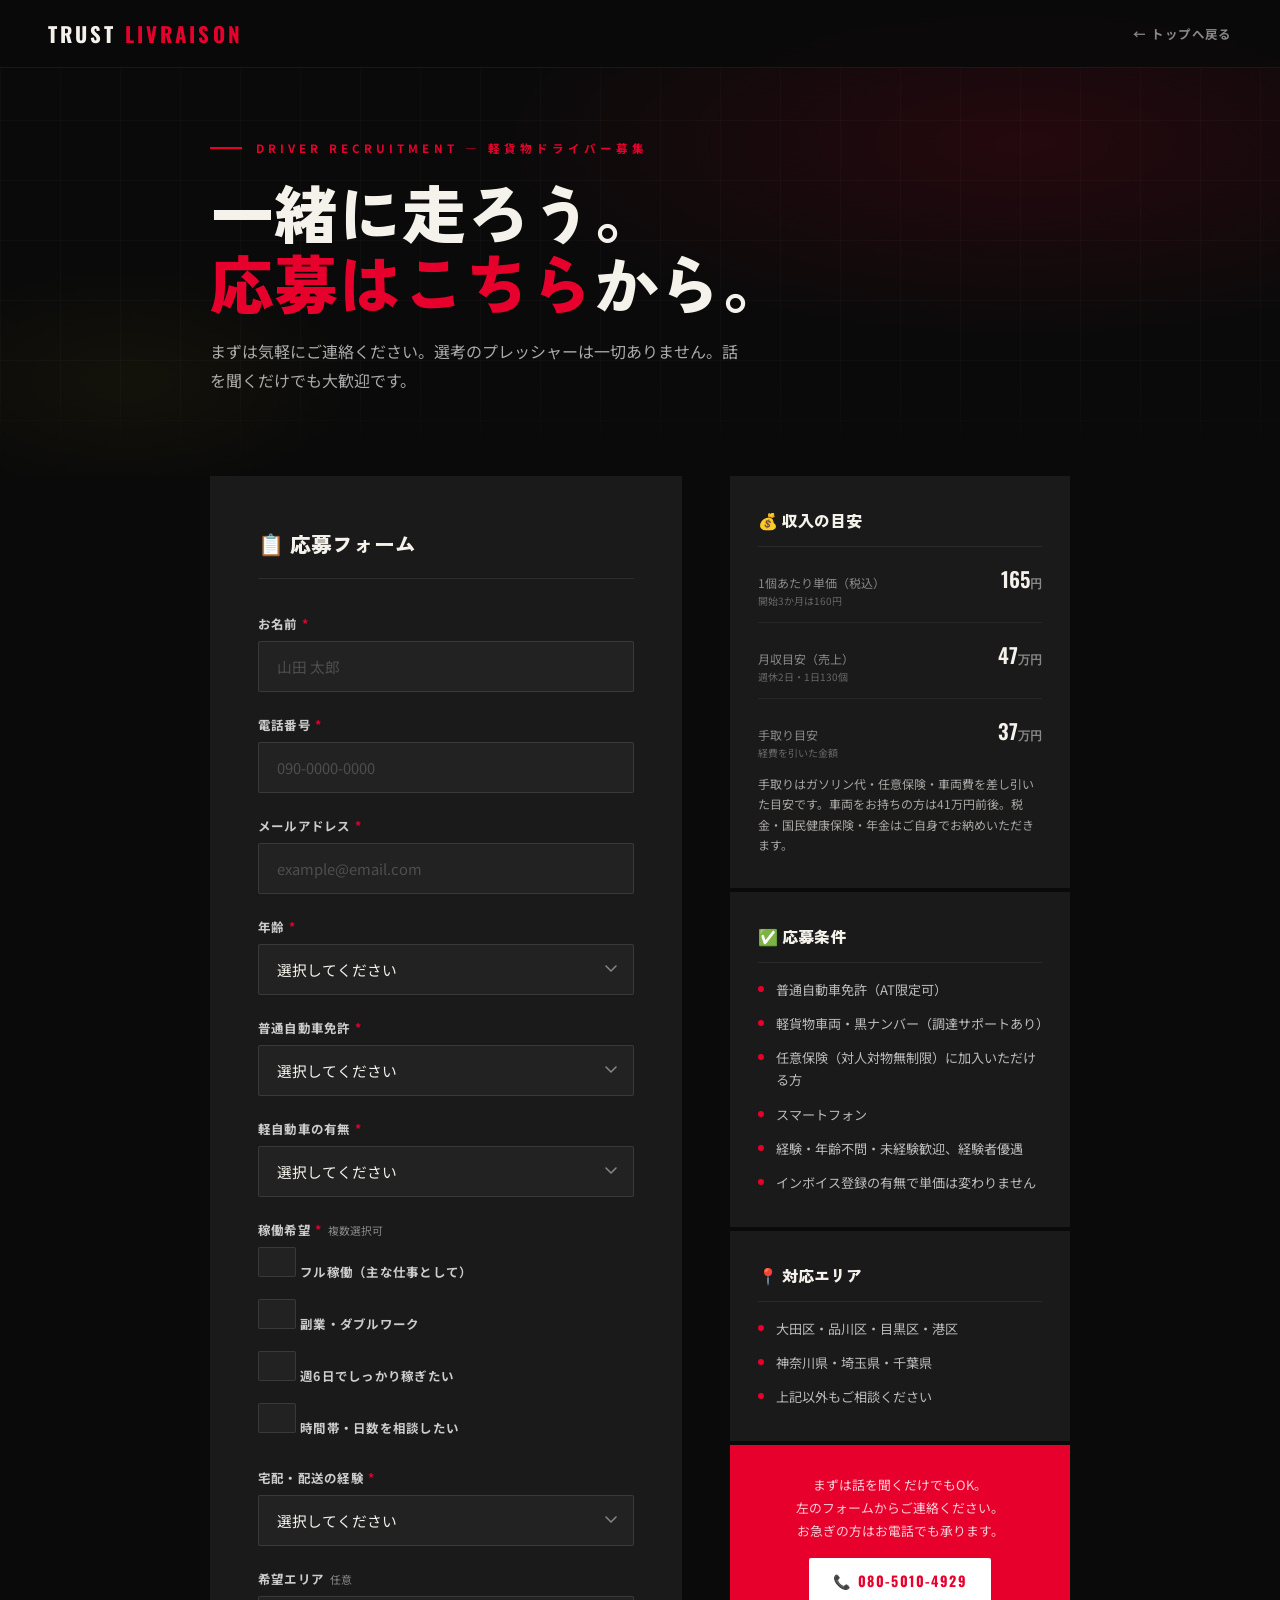
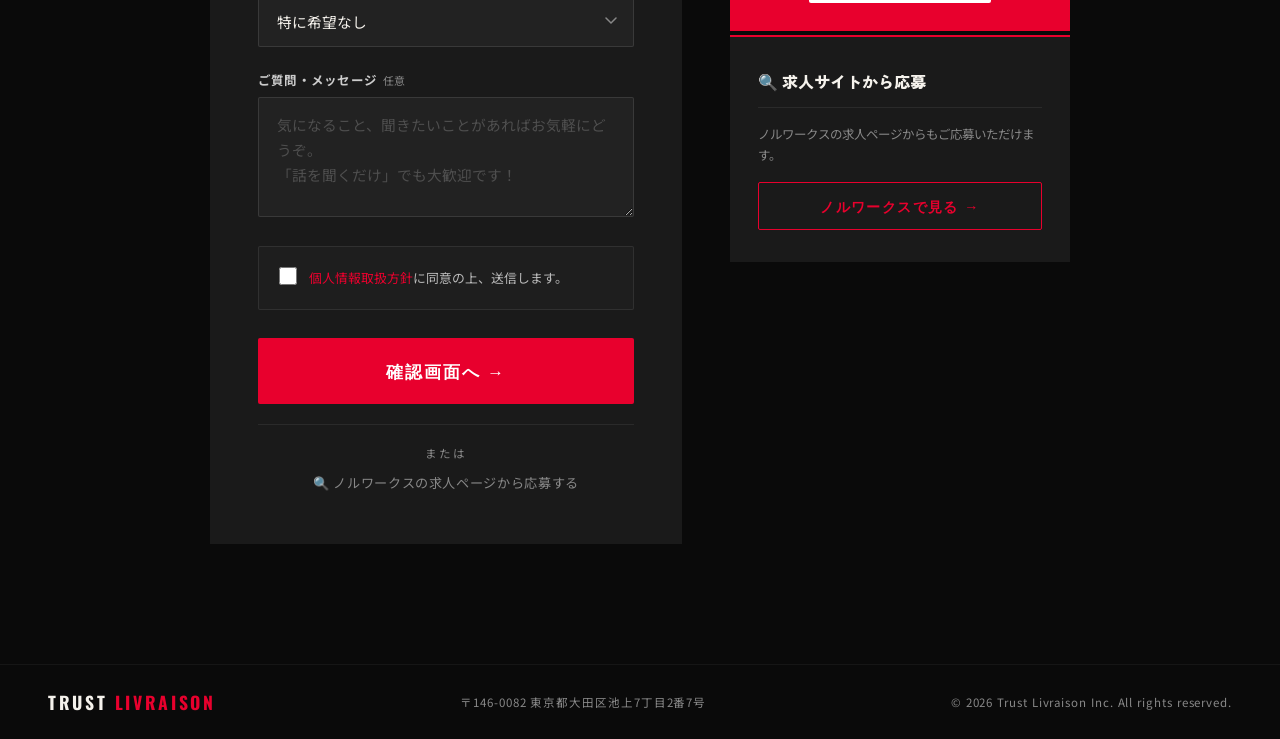
==== apply.html @ f26f97f7 "初回コミット: 採用サイト一式" ====
<!DOCTYPE html>
<html lang="ja">
<head>
<meta charset="UTF-8">
<meta name="viewport" content="width=device-width, initial-scale=1.0">
<title>ドライバー応募フォーム | Trust Livraison</title>
<!-- Google tag (gtag.js) -->
<script async src="https://www.googletagmanager.com/gtag/js?id=G-0D92F62WRW"></script>
<script>
  window.dataLayer = window.dataLayer || [];
  function gtag(){dataLayer.push(arguments);}
  gtag('js', new Date());
  gtag('config', 'G-0D92F62WRW');
</script>
<link href="https://fonts.googleapis.com/css2?family=Zen+Kaku+Gothic+New:wght@400;700;900&family=Oswald:wght@400;600;700&family=Noto+Sans+JP:wght@300;400;700;900&display=swap" rel="stylesheet">
<link rel="stylesheet" href="style.css">
</head>
<body>

<nav>
  <a href="/" class="logo">TRUST <span>LIVRAISON</span></a>
  <a href="/" class="nav-back">← トップへ戻る</a>
</nav>

<!-- HERO -->
<div class="apply-hero">
  <div class="apply-hero-grid"></div>
  <div class="apply-hero-inner">
    <div class="hero-eyebrow">Driver Recruitment — 軽貨物ドライバー募集</div>
    <h1>一緒に走ろう。<br><span>応募はこちら</span>から。</h1>
    <p>まずは気軽にご連絡ください。選考のプレッシャーは一切ありません。話を聞くだけでも大歓迎です。</p>
  </div>
</div>

<!-- FORM BODY -->
<div class="apply-body">
  <div class="apply-inner">

    <!-- フォーム -->
    <div class="form-card">
      <h2>📋 応募フォーム</h2>

      <form id="applyForm" method="post" action="/freecgi/FormMail/index.cgi" accept-charset="EUC-JP">

        <!-- CGI システム設定 -->
        <input type="hidden" name="_profile_" value="Contact">
        <input type="hidden" name="_css_url_" value="/FormMail/Contact/default.css">

        <!-- CGI フィールド定義 -->
        <input type="hidden" name="_label_" value="name:お名前:required">
        <input type="hidden" name="_label_" value="tel:電話番号:required">
        <input type="hidden" name="_label_" value="email:メールアドレス:required">
        <input type="hidden" name="_label_" value="comment:応募内容詳細">

        <!-- 確認画面の設定 -->
        <input type="hidden" name="_conf_enable_" value="1">
        <input type="hidden" name="_conf_title_" value="応募内容の確認">
        <input type="hidden" name="_conf_msg_head_" value="下記の内容で送信します。">
		<input type="hidden" name="_conf_msg_foot_" value="内容をご確認の上、「送信する」ボタンを押してください。修正する場合はブラウザの戻るボタンでお戻りください。入力内容は保持されます。">
        <input type="hidden" name="_conf_submit_" value="送信する">

        <!-- 完了画面の設定 -->
        <input type="hidden" name="_comp_title_" value="応募受付完了">
        <input type="hidden" name="_comp_msg_head_" value="応募を受け付けました。">
        <input type="hidden" name="_comp_msg_foot_" value="24時間以内に代表よりお電話いたします。080-5010-4929 からおかけしますので、お待ちください。">
        <input type="hidden" name="_comp_return_text_" value="採用サイトへ戻る">
        <input type="hidden" name="_comp_return_url_" value="/">

        <!-- お名前 -->
        <div class="form-group" id="group-name">
          <label>お名前<span class="required">*</span></label>
          <input type="text" name="name" placeholder="山田 太郎" autocomplete="name">
          <div class="field-error">お名前を入力してください</div>
        </div>

        <!-- 電話番号 -->
        <div class="form-group" id="group-tel">
          <label>電話番号<span class="required">*</span></label>
          <input type="tel" name="tel" placeholder="090-0000-0000" autocomplete="tel">
          <div class="field-error">電話番号を入力してください</div>
        </div>

        <!-- メールアドレス -->
        <div class="form-group" id="group-email">
          <label>メールアドレス<span class="required">*</span></label>
          <input type="email" name="email" placeholder="example@email.com" autocomplete="email">
          <div class="field-error">正しいメールアドレスを入力してください</div>
        </div>

        <!-- 年齢 -->
        <div class="form-group" id="group-age">
          <label>年齢<span class="required">*</span></label>
          <select name="age" id="ageSelect">
            <option value="" disabled selected>選択してください</option>
            <option>18〜19歳</option>
            <option>20代</option>
            <option>30代</option>
            <option>40代</option>
            <option>50代以上</option>
          </select>
          <div class="field-error">年齢を選択してください</div>
        </div>

        <!-- 運転免許 -->
        <div class="form-group" id="group-license">
          <label>普通自動車免許<span class="required">*</span></label>
          <select name="license" id="licenseSelect">
            <option value="" disabled selected>選択してください</option>
            <option>あり（AT限定なし）</option>
            <option>あり（AT限定）</option>
            <option>なし（取得予定あり）</option>
            <option>なし（未定）</option>
          </select>
          <div class="field-error">免許の有無を選択してください</div>
        </div>

        <!-- 軽自動車 -->
        <div class="form-group" id="group-car">
          <label>軽自動車の有無<span class="required">*</span></label>
          <select name="car" id="carSelect">
            <option value="" disabled selected>選択してください</option>
            <option>あり</option>
            <option>なし（調達予定あり）</option>
            <option>なし（相談したい）</option>
          </select>
          <div class="field-error">選択してください</div>
        </div>

        <!-- 稼働希望 -->
        <div class="form-group">
          <label>稼働希望<span class="required">*</span><span class="optional">複数選択可</span></label>
          <div class="checkbox-group">
            <label class="checkbox-label">
              <input type="checkbox" class="workStyle" value="フル稼働（主な仕事として）"> フル稼働（主な仕事として）
            </label>
            <label class="checkbox-label">
              <input type="checkbox" class="workStyle" value="副業・ダブルワーク"> 副業・ダブルワーク
            </label>
            <label class="checkbox-label">
              <input type="checkbox" class="workStyle" value="週6日でしっかり稼ぎたい"> 週6日でしっかり稼ぎたい
            </label>
            <label class="checkbox-label">
              <input type="checkbox" class="workStyle" value="時間帯・日数を相談したい"> 時間帯・日数を相談したい
            </label>
          </div>
        </div>

        <!-- 経験 -->
        <div class="form-group">
          <label>宅配・配送の経験<span class="required">*</span></label>
          <select name="experience" id="experienceSelect">
            <option value="" disabled selected>選択してください</option>
            <option>未経験</option>
            <option>あり（1年未満）</option>
            <option>あり（1〜3年）</option>
            <option>あり（3年以上）</option>
          </select>
        </div>

        <!-- 希望エリア -->
        <div class="form-group">
          <label>希望エリア<span class="optional">任意</span></label>
          <select name="area" id="areaSelect">
            <option value="特に希望なし" selected>特に希望なし</option>
            <option>大田区</option>
            <option>品川区</option>
            <option>目黒区</option>
            <option>港区</option>
            <option>神奈川県</option>
            <option>埼玉県</option>
            <option>千葉県</option>
            <option>その他・相談したい</option>
          </select>
        </div>

        <!-- ご質問・メッセージ（任意） -->
        <div class="form-group">
          <label>ご質問・メッセージ<span class="optional">任意</span></label>
          <textarea name="freecomment" id="freecomment" placeholder="気になること、聞きたいことがあればお気軽にどうぞ。&#10;「話を聞くだけ」でも大歓迎です！"></textarea>
        </div>

        <!-- CGIに渡す集約フィールド（JS で自動生成） -->
        <input type="hidden" name="comment" id="commentField">

        <!-- 個人情報同意 -->
        <div class="agree-box">
          <label class="checkbox-label" id="group-agree">
            <input type="checkbox" id="agreeCheck">
            <span><a href="/#policies" target="_blank">個人情報取扱方針</a>に同意の上、送信します。</span>
          </label>
          <div class="field-error" id="agreeError" style="margin-top:8px;">同意が必要です</div>
        </div>

        <button type="submit" class="btn-submit" id="submitBtn">
          確認画面へ →
        </button>

        <div class="form-alt-apply">
          <span>または</span>
          <a href="https://noru-works.jp/tokyo/ota-ku/detail-27121" target="_blank">
            🔍 ノルワークスの求人ページから応募する
          </a>
        </div>

      </form>
    </div>

    <!-- サイドバー -->
    <aside class="apply-sidebar">

      <div class="sidebar-card">
        <h3>💰 収入の目安</h3>
        <div class="sidebar-stat">
          <div class="sidebar-stat-item">
            <span class="sidebar-stat-label">1個あたり単価（税込）<br><small style="opacity:.7">開始3か月は160円</small></span>
            <span class="sidebar-stat-val">165<small>円</small></span>
          </div>
          <div class="sidebar-stat-item">
            <span class="sidebar-stat-label">月収目安（売上）<br><small style="opacity:.7">週休2日・1日130個</small></span>
            <span class="sidebar-stat-val">47<small>万円</small></span>
          </div>
          <div class="sidebar-stat-item">
            <span class="sidebar-stat-label">手取り目安<br><small style="opacity:.7">経費を引いた金額</small></span>
            <span class="sidebar-stat-val">37<small>万円</small></span>
          </div>
        </div>
        <p style="font-size:.75rem;line-height:1.7;opacity:.65;margin-top:14px;">
          手取りはガソリン代・任意保険・車両費を差し引いた目安です。車両をお持ちの方は41万円前後。税金・国民健康保険・年金はご自身でお納めいただきます。
        </p>
      </div>

      <div class="sidebar-card">
        <h3>✅ 応募条件</h3>
        <div class="sidebar-list">
          <div class="sidebar-item">普通自動車免許（AT限定可）</div>
          <div class="sidebar-item">軽貨物車両・黒ナンバー（調達サポートあり）</div>
          <div class="sidebar-item">任意保険（対人対物無制限）に加入いただける方</div>
          <div class="sidebar-item">スマートフォン</div>
          <div class="sidebar-item">経験・年齢不問・未経験歓迎、経験者優遇</div>
          <div class="sidebar-item">インボイス登録の有無で単価は変わりません</div>
        </div>
      </div>

      <div class="sidebar-card">
        <h3>📍 対応エリア</h3>
        <div class="sidebar-list">
          <div class="sidebar-item">大田区・品川区・目黒区・港区</div>
          <div class="sidebar-item">神奈川県・埼玉県・千葉県</div>
          <div class="sidebar-item">上記以外もご相談ください</div>
        </div>
      </div>

      <div class="sidebar-cta">
        <p>まずは話を聞くだけでもOK。<br>左のフォームからご連絡ください。<br>お急ぎの方はお電話でも承ります。</p>
        <a href="tel:080-5010-4929">📞 080-5010-4929</a>
      </div>

      <div class="sidebar-card sidebar-noru">
        <h3>🔍 求人サイトから応募</h3>
        <p class="sidebar-noru-desc">ノルワークスの求人ページからもご応募いただけます。</p>
        <a href="https://noru-works.jp/tokyo/ota-ku/detail-27121" target="_blank" class="btn-noru">
          ノルワークスで見る →
        </a>
      </div>

    </aside>
  </div>
</div>

<footer>
  <div class="footer-logo">TRUST <span>LIVRAISON</span></div>
  <p>〒146-0082 東京都大田区池上7丁目2番7号</p>
  <p>© 2026 Trust Livraison Inc. All rights reserved.</p>
</footer>

<script src="apply.js"></script>
</body>
</html>
---- style.css ----
/* ============================================================
   Trust Livraison — Global Stylesheet
   Pages: trustlivraison.html / apply.html / 404.html
   ============================================================ */


/* ============================================================
   SHARED — 共通変数・リセット・フォント
   ============================================================ */

  :root {
    --red: #E8002D;
    --dark: #0A0A0A;
    --off-white: #F5F2EC;
    --yellow: #FFD600;
    --mid-gray: #1A1A1A;
    --light-gray: #2A2A2A;
    --text-muted: #888;
  }

  *, *::before, *::after { margin: 0; padding: 0; box-sizing: border-box; }

  html { scroll-behavior: smooth; }

  body {
    font-family: 'Noto Sans JP', sans-serif;
    background: var(--dark);
    color: var(--off-white);
    overflow-x: hidden;
  }

  /* ======= NAV ======= */
  nav {
    position: fixed;
    top: 0; left: 0; right: 0;
    z-index: 100;
    display: flex;
    justify-content: space-between;


/* ============================================================
   trustlivraison.html — メインページ
   ============================================================ */

    align-items: center;
    padding: 18px 48px;
    background: rgba(10,10,10,0.85);
    backdrop-filter: blur(12px);
    border-bottom: 1px solid rgba(255,255,255,0.06);
  }

  .logo {
    font-family: 'Oswald', sans-serif;
    font-size: 1.3rem;
    font-weight: 700;
    letter-spacing: 0.15em;
    color: var(--off-white);
  }
  .logo span { color: var(--red); }

  nav ul {
    list-style: none;
    display: flex;
    gap: 36px;
  }
  nav ul a {
    text-decoration: none;
    font-size: 0.78rem;
    font-weight: 700;
    letter-spacing: 0.12em;
    color: var(--text-muted);
    transition: color 0.2s;
    text-transform: uppercase;
  }
  nav ul a:hover { color: var(--off-white); }

  .nav-cta {
    background: var(--red);
    color: #fff !important;
    padding: 10px 24px;
    border-radius: 2px;
    font-size: 0.78rem !important;
    letter-spacing: 0.12em;
    transition: background 0.2s !important;
  }
  .nav-cta:hover { background: #c0001f !important; color: #fff !important; }

  /* ======= HERO ======= */
  #hero {
    min-height: 100vh;
    display: flex;
    align-items: flex-end;
    padding: 0 48px 80px;
    position: relative;
    overflow: hidden;
    background: var(--dark);
  }

  .hero-bg {
    position: absolute;
    inset: 0;
    background:
      radial-gradient(ellipse 70% 60% at 80% 40%, rgba(232,0,45,0.18) 0%, transparent 70%),
      radial-gradient(ellipse 40% 40% at 20% 70%, rgba(255,214,0,0.06) 0%, transparent 60%);
  }

  .hero-grid {
    position: absolute;
    inset: 0;
    background-image:
      linear-gradient(rgba(255,255,255,0.03) 1px, transparent 1px),
      linear-gradient(90deg, rgba(255,255,255,0.03) 1px, transparent 1px);
    background-size: 60px 60px;
    mask-image: linear-gradient(to bottom, transparent 0%, black 30%, black 70%, transparent 100%);
  }

  .hero-number {
    position: absolute;
    right: -20px;
    top: 50%;
    transform: translateY(-55%) rotate(90deg);
    font-family: 'Oswald', sans-serif;
    font-size: clamp(120px, 18vw, 260px);
    font-weight: 700;
    color: rgba(255,255,255,0.03);
    letter-spacing: -0.05em;
    user-select: none;
    white-space: nowrap;
  }

  .hero-badge {
    position: absolute;
    top: 120px;
    right: 80px;
    background: var(--yellow);
    color: var(--dark);
    font-family: 'Oswald', sans-serif;
    font-size: 0.75rem;
    font-weight: 700;
    letter-spacing: 0.15em;
    padding: 8px 18px;
    transform: rotate(3deg);
    animation: float 3s ease-in-out infinite;
  }

  @keyframes float {
    0%, 100% { transform: rotate(3deg) translateY(0); }
    50% { transform: rotate(3deg) translateY(-8px); }
  }

  .hero-content { position: relative; max-width: 900px; }

  .hero-eyebrow {
    font-size: 0.75rem;
    font-weight: 700;
    letter-spacing: 0.3em;
    color: var(--red);
    text-transform: uppercase;
    margin-bottom: 24px;
    display: flex;
    align-items: center;
    gap: 16px;
  }
  .hero-eyebrow::before {
    content: '';
    display: inline-block;
    width: 40px;
    height: 2px;
    background: var(--red);
  }

  .hero-title {
    font-family: 'Zen Kaku Gothic New', sans-serif;
    font-size: clamp(52px, 7vw, 100px);
    font-weight: 900;
    line-height: 1.0;
    letter-spacing: -0.02em;
    margin-bottom: 32px;
  }
  .hero-title .accent { color: var(--red); }
  .hero-title .underline-yellow {
    position: relative;
    display: inline-block;
  }
  .hero-title .underline-yellow::after {
    content: '';
    position: absolute;
    bottom: 4px;
    left: 0;
    right: 0;
    height: 8px;
    background: var(--yellow);
    z-index: -1;
    opacity: 0.8;
  }

  .hero-sub {
    font-size: 1.05rem;
    color: #aaa;
    line-height: 1.8;
    max-width: 520px;
    margin-bottom: 48px;
    font-weight: 300;
  }

  .hero-actions { display: flex; gap: 20px; align-items: center; flex-wrap: wrap; }

  .btn-primary {
    display: inline-flex;
    align-items: center;
    gap: 12px;
    background: var(--red);
    color: #fff;
    text-decoration: none;
    font-family: 'Oswald', sans-serif;
    font-size: 1rem;
    font-weight: 600;
    letter-spacing: 0.1em;
    padding: 18px 40px;
    border-radius: 2px;
    transition: all 0.25s;
    text-transform: uppercase;
  }
  .btn-primary:hover { background: #c0001f; transform: translateY(-2px); box-shadow: 0 12px 40px rgba(232,0,45,0.4); }
  .btn-primary .arrow { transition: transform 0.25s; }
  .btn-primary:hover .arrow { transform: translateX(4px); }

  .btn-ghost {
    display: inline-flex;
    align-items: center;
    gap: 10px;
    color: var(--off-white);
    text-decoration: none;
    font-size: 0.88rem;
    font-weight: 700;
    letter-spacing: 0.1em;
    padding: 18px 28px;
    border: 1px solid rgba(255,255,255,0.2);
    border-radius: 2px;
    transition: all 0.25s;
    text-transform: uppercase;
  }
  .btn-ghost:hover { border-color: rgba(255,255,255,0.5); transform: translateY(-2px); }

  .hero-stats {
    position: absolute;
    right: 48px;
    bottom: 80px;
    display: flex;
    flex-direction: column;
    gap: 28px;
    text-align: right;
  }

  .stat { opacity: 0; animation: fadeUp 0.8s forwards; }
  .stat:nth-child(1) { animation-delay: 0.6s; }
  .stat:nth-child(2) { animation-delay: 0.8s; }
  .stat:nth-child(3) { animation-delay: 1.0s; }

  .stat-num {
    font-family: 'Oswald', sans-serif;
    font-size: 2.8rem;
    font-weight: 700;
    color: var(--off-white);
    line-height: 1;
  }
  .stat-num sup { font-size: 1rem; color: var(--red); }
  .stat-label { font-size: 0.72rem; color: var(--text-muted); letter-spacing: 0.15em; text-transform: uppercase; margin-top: 4px; }

  @keyframes fadeUp {
    from { opacity: 0; transform: translateY(20px); }
    to { opacity: 1; transform: translateY(0); }
  }

  /* ======= TICKER ======= */
  .ticker {
    background: var(--red);
    padding: 14px 0;
    overflow: hidden;
    white-space: nowrap;
  }
  .ticker-inner {
    display: inline-flex;
    animation: ticker 20s linear infinite;
    gap: 0;
  }
  .ticker-item {
    font-family: 'Oswald', sans-serif;
    font-size: 0.9rem;
    font-weight: 600;
    letter-spacing: 0.2em;
    text-transform: uppercase;
    padding: 0 48px;
    color: #fff;
  }
  .ticker-item::after {
    content: '◆';
    margin-left: 48px;
    opacity: 0.6;
  }
  @keyframes ticker {
    from { transform: translateX(0); }
    to { transform: translateX(-50%); }
  }

  /* ======= VISUAL SECTION ======= */
  #visual {
    padding: 100px 0;
    overflow: hidden;
  }
  .visual-header {
    padding: 0 48px;
    margin-bottom: 56px;
  }
  .photo-strip {
    display: grid;
    grid-template-columns: 1.6fr 1fr 1fr 1.3fr;
    gap: 4px;
    height: 480px;
  }
  .photo-item {
    position: relative;
    overflow: hidden;
    background: var(--mid-gray);
  }
  .photo-item img {
    width: 100%;
    height: 100%;
    object-fit: cover;
    filter: grayscale(20%) brightness(0.85);
    transition: transform 0.6s ease, filter 0.4s ease;
  }
  .photo-item:hover img {
    transform: scale(1.05);
    filter: grayscale(0%) brightness(0.95);
  }
  .photo-overlay {
    position: absolute;
    inset: 0;
    background: linear-gradient(to top, rgba(0,0,0,0.7) 0%, transparent 50%);
    pointer-events: none;
  }
  .photo-caption {
    position: absolute;
    bottom: 20px;
    left: 20px;
    font-family: 'Oswald', sans-serif;
    font-size: 0.8rem;
    font-weight: 600;
    letter-spacing: 0.15em;
    text-transform: uppercase;
    color: rgba(255,255,255,0.7);
  }
  .photo-item.featured {
    grid-row: span 1;
  }
  .photo-item .badge-img {
    position: absolute;
    top: 20px;
    right: 20px;
    background: var(--red);
    color: #fff;
    font-family: 'Oswald', sans-serif;
    font-size: 0.7rem;
    font-weight: 700;
    letter-spacing: 0.15em;
    padding: 6px 14px;
    text-transform: uppercase;
  }
  .photo-item.dark-card {
    background: var(--red);
    display: flex;
    flex-direction: column;
    justify-content: center;
    align-items: center;
    padding: 40px;
    text-align: center;
    cursor: default;
  }
  .dark-card-num {
    font-family: 'Oswald', sans-serif;
    font-size: 5rem;
    font-weight: 700;
    line-height: 1;
    color: #fff;
  }
  .dark-card-label {
    font-size: 0.8rem;
    font-weight: 700;
    letter-spacing: 0.2em;
    text-transform: uppercase;
    color: rgba(255,255,255,0.75);
    margin-top: 8px;
  }
  .dark-card-sub {
    font-size: 0.75rem;
    color: rgba(255,255,255,0.5);
    margin-top: 12px;
    line-height: 1.7;
  }

  @media (max-width: 900px) {
    .photo-strip {
      grid-template-columns: 1fr 1fr;
      height: auto;
      grid-template-rows: 240px 240px;
    }
    .photo-item.featured { display: none; }
    .visual-header { padding: 0 24px; }
  }


  #why {
    padding: 120px 48px;
    max-width: 1300px;
    margin: 0 auto;
  }

  .section-label {
    font-size: 0.72rem;
    font-weight: 700;
    letter-spacing: 0.35em;
    color: var(--red);
    text-transform: uppercase;
    margin-bottom: 20px;
    display: flex;
    align-items: center;
    gap: 16px;
  }
  .section-label::before {
    content: '';
    display: inline-block;
    width: 32px;
    height: 2px;
    background: var(--red);
  }

  .section-title {
    font-family: 'Zen Kaku Gothic New', sans-serif;
    font-size: clamp(36px, 4vw, 60px);
    font-weight: 900;
    line-height: 1.15;
    margin-bottom: 64px;
  }

  .why-grid {
    display: grid;
    grid-template-columns: 1fr 1fr 1fr;
    gap: 2px;
  }

  .why-card {
    background: var(--mid-gray);
    padding: 48px 40px;
    position: relative;
    overflow: hidden;
    transition: background 0.3s;
  }
  .why-card:hover { background: var(--light-gray); }
  .why-card::before {
    content: '';
    position: absolute;
    top: 0; left: 0;
    width: 4px;
    height: 100%;
    background: var(--red);
    transform: scaleY(0);
    transform-origin: bottom;
    transition: transform 0.3s;
  }
  .why-card:hover::before { transform: scaleY(1); }

  .why-num {
    font-family: 'Oswald', sans-serif;
    font-size: 5rem;
    font-weight: 700;
    color: rgba(255,255,255,0.06);
    line-height: 1;
    margin-bottom: 20px;
  }
  .why-icon {
    font-size: 2rem;
    margin-bottom: 16px;
  }
  .why-card h3 {
    font-family: 'Zen Kaku Gothic New', sans-serif;
    font-size: 1.25rem;
    font-weight: 900;
    margin-bottom: 12px;
  }
  .why-card p {
    font-size: 0.88rem;
    color: #999;
    line-height: 1.9;
  }

  /* ======= DELIVERY ITEMS ======= */
  #items {
    padding: 100px 48px;
    background: var(--mid-gray);
  }
  .items-inner { max-width: 1300px; margin: 0 auto; }
  .items-grid {
    display: grid;
    grid-template-columns: repeat(5, 1fr);
    gap: 2px;
    margin-top: 56px;
  }
  .item-card {
    background: var(--dark);
    padding: 36px 28px;
    text-align: center;
    transition: background 0.25s;
    position: relative;
    overflow: hidden;
  }
  .item-card::after {
    content: '';
    position: absolute;
    bottom: 0; left: 0; right: 0;
    height: 3px;
    background: var(--red);
    transform: scaleX(0);
    transition: transform 0.3s;
  }
  .item-card:hover { background: #111; }
  .item-card:hover::after { transform: scaleX(1); }
  .item-emoji { font-size: 2.5rem; margin-bottom: 14px; }
  .item-name {
    font-size: 0.88rem;
    font-weight: 700;
    margin-bottom: 8px;
  }
  .item-desc { font-size: 0.75rem; color: var(--text-muted); line-height: 1.7; }

  .clients-row {
    margin-top: 48px;
    padding-top: 40px;
    border-top: 1px solid rgba(255,255,255,0.06);
    display: flex;
    align-items: center;
    gap: 32px;
    flex-wrap: wrap;
  }
  .clients-label {
    font-size: 0.72rem;
    font-weight: 700;
    letter-spacing: 0.2em;
    color: var(--text-muted);
    text-transform: uppercase;
    white-space: nowrap;
  }
  .client-badge {
    background: rgba(255,255,255,0.05);
    border: 1px solid rgba(255,255,255,0.08);
    padding: 10px 24px;
    font-family: 'Oswald', sans-serif;
    font-size: 0.95rem;
    font-weight: 600;
    letter-spacing: 0.1em;
    color: #ccc;
    border-radius: 2px;
  }

  @media (max-width: 900px) {
    .items-grid { grid-template-columns: repeat(2, 1fr); }
    #items { padding: 80px 24px; }
  }


  #income {
    padding: 120px 48px;
    background: var(--mid-gray);
    position: relative;
    overflow: hidden;
  }
  #income::before {
    content: 'INCOME';
    position: absolute;
    right: -60px;
    top: 50%;
    transform: translateY(-50%) rotate(-90deg);
    font-family: 'Oswald', sans-serif;
    font-size: 10rem;
    font-weight: 700;
    color: rgba(255,255,255,0.025);
    letter-spacing: 0.1em;
    pointer-events: none;
  }

  .income-inner {
    max-width: 1300px;
    margin: 0 auto;
  }

  .income-grid {
    display: grid;
    grid-template-columns: 1fr 1fr;
    gap: 80px;
    align-items: center;
  }

  .income-visual {
    position: relative;
  }

  .income-big {
    font-family: 'Oswald', sans-serif;
    font-size: clamp(80px, 10vw, 140px);
    font-weight: 700;
    line-height: 1;
    color: var(--off-white);
  }
  .income-big span { color: var(--red); }
  .income-big sub { font-size: 2.5rem; }
  .income-big sup { font-size: 3rem; }

  .income-note {
    font-size: 0.8rem;
    color: var(--text-muted);
    margin-top: 12px;
    letter-spacing: 0.1em;
  }

  .income-bar-wrap {
    margin-top: 40px;
    display: flex;
    flex-direction: column;
    gap: 16px;
  }
  .income-bar-label {
    display: flex;
    justify-content: space-between;
    font-size: 0.8rem;
    color: #aaa;
    margin-bottom: 6px;
    letter-spacing: 0.05em;
  }
  .income-bar-track {
    height: 8px;
    background: rgba(255,255,255,0.08);
    border-radius: 4px;
    overflow: hidden;
  }
  .income-bar-fill {
    height: 100%;
    border-radius: 4px;
    background: var(--red);
    width: 0;
    transition: width 1.4s cubic-bezier(0.22, 1, 0.36, 1);
  }
  .income-bar-fill.animated {
    width: var(--w);
  }

  .income-details { }
  .income-details p {
    font-size: 1.0rem;
    color: #bbb;
    line-height: 2.0;
    margin-bottom: 32px;
  }

  .income-breakdown {
    display: grid;
    grid-template-columns: 1fr 1fr;
    gap: 2px;
  }
  .income-item {
    background: rgba(255,255,255,0.04);
    padding: 24px;
    border-left: 3px solid transparent;
    transition: border-color 0.3s;
  }
  .income-item:hover { border-left-color: var(--red); }
  .income-item-val {
    font-family: 'Oswald', sans-serif;
    font-size: 1.8rem;
    font-weight: 600;
    color: var(--off-white);
  }
  .income-item-val small { font-size: 1rem; color: var(--text-muted); }
  .income-item-key {
    font-size: 0.75rem;
    color: var(--text-muted);
    letter-spacing: 0.1em;
    margin-top: 4px;
  }

  /* モデル月収 */
  .income-models {
    margin-top: 28px;
    border: 1px solid rgba(255,255,255,0.08);
    padding: 24px;
    background: rgba(255,255,255,0.02);
  }
  .income-model-title {
    font-size: 0.7rem;
    font-weight: 700;
    letter-spacing: 0.2em;
    text-transform: uppercase;
    color: var(--red);
    margin-bottom: 16px;
  }
  .income-model-item {
    display: flex;
    justify-content: space-between;
    align-items: baseline;
    padding: 10px 0;
    border-bottom: 1px solid rgba(255,255,255,0.05);
    font-size: 0.85rem;
  }
  .income-model-item:last-child { border-bottom: none; }
  .income-model-label { color: #aaa; }
  .income-model-val {
    font-family: 'Oswald', sans-serif;
    font-size: 1.1rem;
    font-weight: 600;
    color: var(--off-white);
  }

  /* 手取り説明 */
  .income-takehome {
    margin-top: 20px;
    padding: 16px 20px;
    border-left: 3px solid rgba(255,255,255,0.1);
    font-size: 0.78rem;
    color: #777;
    line-height: 1.9;
  }
  .income-takehome strong { color: var(--off-white); }
  #steps {
    padding: 120px 48px;
    max-width: 1300px;
    margin: 0 auto;
  }

  .steps-flow {
    display: grid;
    grid-template-columns: repeat(4, 1fr);
    gap: 0;
    position: relative;
    margin-top: 64px;
  }
  .steps-flow::before {
    content: '';
    position: absolute;
    top: 36px;
    left: 10%;
    right: 10%;
    height: 2px;
    background: linear-gradient(90deg, var(--red), rgba(232,0,45,0.2));
  }

  .step {
    padding: 40px 32px;
    position: relative;
    text-align: center;
  }

  .step-circle {
    width: 72px;
    height: 72px;
    border-radius: 50%;
    background: var(--dark);
    border: 2px solid var(--red);
    display: flex;
    align-items: center;
    justify-content: center;
    margin: 0 auto 24px;
    position: relative;
    z-index: 1;
    font-family: 'Oswald', sans-serif;
    font-size: 1.4rem;
    font-weight: 700;
    color: var(--red);
    transition: all 0.3s;
  }
  .step:hover .step-circle {
    background: var(--red);
    color: #fff;
    transform: scale(1.1);
    box-shadow: 0 0 30px rgba(232,0,45,0.5);
  }
  .step h3, .step-content h3 {
    font-family: 'Zen Kaku Gothic New', sans-serif;
    font-size: 1.05rem;
    font-weight: 900;
    margin-bottom: 10px;
  }
  .step p, .step-content p {
    font-size: 0.82rem;
    color: #888;
    line-height: 1.85;
  }

  /* ======= VOICE ======= */
  #voice {
    padding: 120px 48px;
    background: var(--mid-gray);
  }
  .voice-inner { max-width: 1300px; margin: 0 auto; }
  .voice-grid {
    display: grid;
    grid-template-columns: repeat(3, 1fr);
    gap: 2px;
    margin-top: 64px;
  }
  .voice-card {
    background: var(--dark);
    padding: 40px 36px;
    position: relative;
  }
  .voice-card::before {
    content: '"';
    font-family: 'Oswald', sans-serif;
    font-size: 8rem;
    line-height: 0.8;
    color: rgba(232,0,45,0.15);
    position: absolute;
    top: 20px;
    left: 24px;
    pointer-events: none;
  }
  .voice-tag {
    display: inline-block;
    background: rgba(232,0,45,0.15);
    color: var(--red);
    font-size: 0.7rem;
    font-weight: 700;
    letter-spacing: 0.15em;
    padding: 4px 12px;
    border-radius: 2px;
    margin-bottom: 20px;
    text-transform: uppercase;
  }
  .voice-card p {
    font-size: 0.92rem;
    line-height: 1.95;
    color: #ccc;
    margin-bottom: 28px;
  }
  .voice-person {
    display: flex;
    align-items: center;
    gap: 14px;
  }
  .voice-avatar {
    width: 44px;
    height: 44px;
    border-radius: 50%;
    background: linear-gradient(135deg, var(--red), #ff6b6b);
    display: flex;
    align-items: center;
    justify-content: center;
    font-family: 'Oswald', sans-serif;
    font-weight: 700;
    font-size: 1rem;
    color: #fff;
    flex-shrink: 0;
  }
  .voice-name { font-size: 0.88rem; font-weight: 700; }
  .voice-sub { font-size: 0.75rem; color: var(--text-muted); margin-top: 2px; }

  /* 募集中 NAVリンク */
  .nav-recruiting {
    color: var(--yellow) !important;
    font-weight: 700 !important;
    animation: pulse-nav 2s ease-in-out infinite;
  }
  @keyframes pulse-nav {
    0%, 100% { opacity: 1; }
    50% { opacity: 0.6; }
  }

  /* AREAセクション 募集中バナー */
  .area-recruiting-banner {
    display: flex;
    align-items: center;
    justify-content: space-between;
    gap: 20px;
    background: rgba(232,0,45,0.08);
    border: 1px solid rgba(232,0,45,0.4);
    border-left: 4px solid var(--red);
    padding: 20px 24px;
    margin-bottom: 28px;
    text-decoration: none;
    color: var(--off-white);
    transition: all 0.2s;
  }
  .area-recruiting-banner:hover {
    background: rgba(232,0,45,0.15);
    border-color: var(--red);
    transform: translateX(4px);
  }
  .area-recruiting-left {
    display: flex;
    flex-direction: column;
    gap: 6px;
  }
  .area-recruiting-tag {
    font-family: 'Oswald', sans-serif;
    font-size: 0.68rem;
    font-weight: 700;
    letter-spacing: 0.2em;
    color: var(--red);
  }
  .area-recruiting-left strong {
    font-family: 'Zen Kaku Gothic New', sans-serif;
    font-size: 1rem;
    font-weight: 900;
    color: var(--off-white);
  }
  .area-recruiting-left span {
    font-size: 0.78rem;
    color: #aaa;
    line-height: 1.7;
  }
  .area-recruiting-arrow {
    font-family: 'Oswald', sans-serif;
    font-size: 0.82rem;
    font-weight: 600;
    letter-spacing: 0.1em;
    color: var(--red);
    white-space: nowrap;
    flex-shrink: 0;
  }

  @media (max-width: 768px) {
    .area-recruiting-banner { flex-direction: column; align-items: flex-start; gap: 12px; }
    .nav-recruiting { display: none; } /* スマホはNAVが非表示のため */
  }

  /* ======= AREA ======= */
  #area {
    padding: 120px 48px;
    max-width: 1300px;
    margin: 0 auto;
  }
  .area-grid {
    display: grid;
    grid-template-columns: 1fr 1fr;
    gap: 80px;
    align-items: start;
    margin-top: 64px;
  }
  .area-list {
    display: grid;
    grid-template-columns: 1fr 1fr;
    gap: 2px;
  }
  .area-item {
    background: var(--mid-gray);
    padding: 20px 24px;
    font-size: 0.88rem;
    font-weight: 700;
    display: flex;
    align-items: center;
    gap: 10px;
    transition: background 0.2s;
  }
  .area-item:hover { background: var(--light-gray); }
  .area-item::before {
    content: '';
    width: 8px;
    height: 8px;
    border-radius: 50%;
    background: var(--red);
    flex-shrink: 0;
  }
  .area-note {
    margin-top: 24px;
    font-size: 0.82rem;
    color: var(--text-muted);
    line-height: 1.8;
  }
  .area-info p { font-size: 1.0rem; color: #bbb; line-height: 2.0; margin-bottom: 32px; }

  .requirements-list {
    display: flex;
    flex-direction: column;
    gap: 2px;
  }
  .req-item {
    display: flex;
    align-items: flex-start;
    gap: 16px;
    padding: 20px 24px;
    background: rgba(255,255,255,0.03);
    border-left: 3px solid transparent;
    transition: border-color 0.2s;
  }
  .req-item:hover { border-left-color: var(--yellow); }
  .req-icon { font-size: 1.4rem; flex-shrink: 0; margin-top: 2px; }
  .req-text h4 { font-size: 0.9rem; font-weight: 700; margin-bottom: 4px; }
  .req-text p { font-size: 0.8rem; color: var(--text-muted); line-height: 1.7; }

  /* ======= CTA ======= */
  #cta {
    padding: 160px 48px;
    text-align: center;
    position: relative;
    overflow: hidden;
    background: var(--dark);
  }
  #cta::before {
    content: '';
    position: absolute;
    inset: 0;
    background: radial-gradient(ellipse 60% 60% at 50% 50%, rgba(232,0,45,0.15) 0%, transparent 70%);
    pointer-events: none;
  }
  .cta-inner { position: relative; max-width: 800px; margin: 0 auto; }
  .cta-title {
    font-family: 'Zen Kaku Gothic New', sans-serif;
    font-size: clamp(44px, 5vw, 80px);
    font-weight: 900;
    line-height: 1.15;
    margin-bottom: 24px;
  }
  .cta-title span { color: var(--red); }
  .cta-sub {
    font-size: 1.0rem;
    color: #888;
    margin-bottom: 56px;
    line-height: 1.9;
  }
  .cta-buttons { display: flex; justify-content: center; gap: 20px; flex-wrap: wrap; }

  .btn-big {
    display: inline-flex;
    align-items: center;
    gap: 14px;
    background: var(--red);
    color: #fff;
    text-decoration: none;
    font-family: 'Oswald', sans-serif;
    font-size: 1.1rem;
    font-weight: 600;
    letter-spacing: 0.1em;
    padding: 22px 52px;
    border-radius: 2px;
    text-transform: uppercase;
    transition: all 0.25s;
  }
  .btn-big:hover {
    background: #c0001f;
    transform: translateY(-3px);
    box-shadow: 0 20px 60px rgba(232,0,45,0.5);
  }

  /* ======= COMPANY ======= */
  #company {
    padding: 100px 48px;
    background: var(--mid-gray);
    border-top: 1px solid rgba(255,255,255,0.06);
  }
  .company-inner { max-width: 1300px; margin: 0 auto; }
  .company-grid {
    display: grid;
    grid-template-columns: 1fr 1fr;
    gap: 80px;
    margin-top: 64px;
  }
  table.company-table { width: 100%; border-collapse: collapse; }
  table.company-table tr {
    border-bottom: 1px solid rgba(255,255,255,0.06);
  }
  table.company-table th {
    padding: 18px 0;
    font-size: 0.78rem;
    font-weight: 700;
    letter-spacing: 0.1em;
    color: var(--text-muted);
    text-align: left;
    width: 38%;
    text-transform: uppercase;
  }
  table.company-table td {
    padding: 18px 0;
    font-size: 0.92rem;
    color: var(--off-white);
    line-height: 1.7;
  }

  .company-msg {
    font-size: 0.95rem;
    color: #bbb;
    line-height: 2.1;
    padding: 40px;
    border: 1px solid rgba(255,255,255,0.08);
    position: relative;
  }
  .company-msg::before {
    content: 'MESSAGE';
    position: absolute;
    top: -10px;
    left: 20px;
    background: var(--mid-gray);
    padding: 0 12px;
    font-size: 0.68rem;
    font-weight: 700;
    letter-spacing: 0.2em;
    color: var(--red);
  }
  .company-msg-name {
    margin-top: 24px;
    font-size: 0.82rem;
    color: var(--text-muted);
    letter-spacing: 0.15em;
  }

  /* ======= POLICIES ======= */
  #policies {
    padding: 120px 48px;
    background: var(--dark);
    border-top: 1px solid rgba(255,255,255,0.06);
  }
  .policies-inner { max-width: 1300px; margin: 0 auto; }
  .policies-grid {
    display: grid;
    grid-template-columns: 1fr 1fr;
    gap: 4px;
    margin-top: 64px;
  }
  .policy-card {
    background: var(--mid-gray);
    padding: 52px 44px;
    position: relative;
  }
  .policy-icon {
    font-size: 2rem;
    margin-bottom: 16px;
  }
  .policy-title {
    font-family: 'Zen Kaku Gothic New', sans-serif;
    font-size: 1.3rem;
    font-weight: 900;
    margin-bottom: 20px;
    padding-bottom: 20px;
    border-bottom: 1px solid rgba(255,255,255,0.08);
  }
  .policy-lead {
    font-size: 0.85rem;
    color: #aaa;
    line-height: 1.9;
    margin-bottom: 32px;
  }
  .policy-items {
    display: flex;
    flex-direction: column;
    gap: 24px;
    margin-bottom: 36px;
  }
  .policy-item {
    display: flex;
    gap: 20px;
    align-items: flex-start;
  }
  .policy-num {
    font-family: 'Oswald', sans-serif;
    font-size: 1.1rem;
    font-weight: 700;
    color: var(--red);
    flex-shrink: 0;
    width: 28px;
    padding-top: 1px;
  }
  .policy-item strong {
    display: block;
    font-size: 0.88rem;
    font-weight: 700;
    margin-bottom: 4px;
    color: var(--off-white);
  }
  .policy-item p {
    font-size: 0.8rem;
    color: #888;
    line-height: 1.85;
    margin: 0;
  }
  .policy-list {
    margin: 10px 0 0 16px;
    padding: 0;
    display: flex;
    flex-direction: column;
    gap: 6px;
  }
  .policy-list li {
    font-size: 0.78rem;
    color: #888;
    line-height: 1.8;
    padding-left: 4px;
  }
  .policy-contact {
    background: rgba(255,255,255,0.03);
    border-left: 3px solid var(--red);
    padding: 20px 24px;
    font-size: 0.8rem;
    color: #aaa;
    line-height: 1.9;
    margin-bottom: 28px;
  }
  .policy-contact strong {
    display: block;
    color: var(--off-white);
    margin-bottom: 6px;
    font-size: 0.82rem;
  }
  .policy-sign {
    font-size: 0.78rem;
    color: var(--text-muted);
    letter-spacing: 0.1em;
    text-align: right;
    border-top: 1px solid rgba(255,255,255,0.06);
    padding-top: 20px;
    line-height: 1.8;
  }
  .footer-links {
    display: flex;
    gap: 12px;
    align-items: center;
  }
  .footer-links a {
    font-size: 0.75rem;
    color: var(--text-muted);
    text-decoration: none;
    letter-spacing: 0.08em;
    transition: color 0.2s;
  }
  .footer-links a:hover { color: var(--off-white); }
  .footer-links span { color: rgba(255,255,255,0.15); font-size: 0.7rem; }

  @media (max-width: 900px) {
    .policies-grid { grid-template-columns: 1fr; }
    #policies { padding: 80px 24px; }
  }

  /* ======= FOOTER ======= */
  footer {
    padding: 48px;
    border-top: 1px solid rgba(255,255,255,0.06);
    display: flex;
    justify-content: space-between;
    align-items: center;
    flex-wrap: wrap;
    gap: 24px;
  }
  .footer-logo {
    font-family: 'Oswald', sans-serif;
    font-size: 1.1rem;
    font-weight: 700;
    letter-spacing: 0.15em;
  }
  .footer-logo span { color: var(--red); }
  footer p { font-size: 0.75rem; color: var(--text-muted); letter-spacing: 0.08em; }

  /* scroll reveal */
  .reveal {
    opacity: 0;
    transform: translateY(40px);
    transition: opacity 0.7s ease, transform 0.7s ease;
  }
  .reveal.visible {
    opacity: 1;
    transform: translateY(0);
  }

  /* ========================================
     RESPONSIVE — タブレット (max-width: 1024px)
  ======================================== */
  @media (max-width: 1024px) {
    nav { padding: 16px 32px; }
    nav ul { gap: 20px; }
    nav ul a { font-size: 0.72rem; }

    #hero { padding: 0 32px 60px; }
    .hero-title { font-size: clamp(44px, 6vw, 72px); }
    .hero-stats { right: 32px; }

    #why, #steps, #area { padding: 100px 32px; }
    #income, #voice, #company, #policies { padding: 100px 32px; }
    #cta { padding: 120px 32px; }
    #items { padding: 80px 32px; }

    .why-grid { grid-template-columns: 1fr 1fr; gap: 2px; }
    .income-grid { gap: 48px; }
    .steps-flow { grid-template-columns: repeat(2, 1fr); }
    .steps-flow::before { display: none; }
    .voice-grid { grid-template-columns: 1fr 1fr; }
    .area-grid { gap: 48px; }
    .company-grid { gap: 48px; }
    .items-grid { grid-template-columns: repeat(3, 1fr); }
    .photo-strip { grid-template-columns: 1.2fr 1fr 1fr; }
    .photo-item.featured { display: block; }
  }

  /* ========================================
     RESPONSIVE — スマートフォン (max-width: 768px)
  ======================================== */
  @media (max-width: 768px) {

    /* ナビ */
    nav {
      padding: 14px 20px;
      position: fixed;
    }
    nav ul { display: none; }
    .logo { font-size: 1.1rem; }
    .nav-cta {
      padding: 8px 16px !important;
      font-size: 0.72rem !important;
    }

    /* ヒーロー */
    #hero {
      min-height: 100svh;
      padding: 100px 20px 56px;
      align-items: flex-start;
      flex-direction: column;
      justify-content: flex-end;
    }
    .hero-bg {
      background:
        radial-gradient(ellipse 100% 50% at 50% 30%, rgba(232,0,45,0.2) 0%, transparent 70%);
    }
    .hero-number { display: none; }
    .hero-badge {
      top: 80px;
      right: 20px;
      font-size: 0.65rem;
      padding: 6px 12px;
    }
    .hero-eyebrow { font-size: 0.65rem; letter-spacing: 0.2em; }
    .hero-title {
      font-size: clamp(38px, 10vw, 56px);
      margin-bottom: 20px;
    }
    .hero-sub {
      font-size: 0.88rem;
      margin-bottom: 32px;
    }
    .hero-actions { flex-direction: column; gap: 12px; width: 100%; }
    .btn-primary, .btn-ghost {
      width: 100%;
      justify-content: center;
      padding: 16px 24px;
    }
    .hero-stats { display: none; }

    /* ティッカー */
    .ticker-item { font-size: 0.78rem; padding: 0 28px; }

    /* ビジュアル */
    #visual { padding: 60px 0; }
    .visual-header { padding: 0 20px; margin-bottom: 32px; }
    .photo-strip {
      grid-template-columns: 1fr 1fr;
      height: auto;
      grid-template-rows: 180px 180px;
    }
    .photo-item.featured { display: none; }
    .photo-caption { font-size: 0.68rem; }

    /* セクション共通 */
    #why, #steps, #area, #cta, #company, #policies { padding: 72px 20px; }
    #income, #voice { padding: 72px 20px; }
    #items { padding: 72px 20px; }

    .section-label { font-size: 0.65rem; letter-spacing: 0.25em; }
    .section-title { font-size: clamp(28px, 7vw, 40px); margin-bottom: 40px; }

    /* WHY */
    .why-grid { grid-template-columns: 1fr; gap: 2px; }
    .why-card { padding: 36px 28px; }
    .why-num { font-size: 3.5rem; }

    /* 配達品目 */
    .items-inner { padding: 0; }
    .items-grid {
      grid-template-columns: 1fr 1fr;
      margin-top: 36px;
    }
    .item-card { padding: 28px 20px; }
    .item-emoji { font-size: 2rem; }
    .clients-row { gap: 16px; margin-top: 32px; }
    .client-badge { padding: 8px 16px; font-size: 0.82rem; }

    /* 収入 */
    .income-grid { grid-template-columns: 1fr; gap: 48px; }
    .income-big { font-size: clamp(64px, 16vw, 100px); }
    .income-breakdown { grid-template-columns: 1fr 1fr; }
    .income-item { padding: 18px; }
    .income-item-val { font-size: 1.4rem; }

    /* ステップ */
    .steps-flow { grid-template-columns: 1fr; gap: 0; }
    .steps-flow::before { display: none; }
    .step { padding: 28px 20px; text-align: left; display: flex; gap: 20px; align-items: flex-start; }
    .step-circle { margin: 0; flex-shrink: 0; width: 56px; height: 56px; font-size: 1.1rem; }
    .step-content { flex: 1; }

    /* 体験談 */
    .voice-inner { padding: 0; }
    .voice-grid { grid-template-columns: 1fr; }
    .voice-card { padding: 32px 24px; }

    /* エリア */
    .area-grid { grid-template-columns: 1fr; gap: 40px; }
    .area-list { grid-template-columns: 1fr 1fr; }
    .area-item { padding: 14px 18px; font-size: 0.82rem; }
    .requirements-list { gap: 2px; }
    .req-item { padding: 16px 18px; }

    /* CTA */
    .cta-title { font-size: clamp(32px, 8vw, 52px); }
    .cta-sub { font-size: 0.88rem; margin-bottom: 36px; }
    .cta-buttons { flex-direction: column; align-items: stretch; }
    .btn-big {
      width: 100%;
      justify-content: center;
      padding: 18px 24px;
      font-size: 0.95rem;
    }

    /* 会社概要 */
    .company-grid { grid-template-columns: 1fr; gap: 36px; }
    table.company-table th { font-size: 0.7rem; width: 35%; }
    table.company-table td { font-size: 0.82rem; }
    .company-msg { padding: 28px 24px; font-size: 0.85rem; }

    /* ポリシー */
    .policies-grid { grid-template-columns: 1fr; gap: 4px; }
    .policy-card { padding: 36px 24px; }
    .policy-title { font-size: 1.1rem; }
    .policy-lead { font-size: 0.8rem; }
    .policy-item strong { font-size: 0.82rem; }
    .policy-item p { font-size: 0.75rem; }
    .policy-contact { font-size: 0.75rem; padding: 16px 18px; }
    .policy-sign { font-size: 0.72rem; }

    /* フッター */
    footer {
      padding: 36px 20px;
      flex-direction: column;
      align-items: flex-start;
      gap: 16px;
    }
    .footer-links { flex-wrap: wrap; gap: 8px; }
  }

  /* ========================================
     RESPONSIVE — 小型スマートフォン (max-width: 390px)
  ======================================== */
  @media (max-width: 390px) {
    .hero-title { font-size: 34px; }
    .items-grid { grid-template-columns: 1fr; }
    .area-list { grid-template-columns: 1fr; }
    .income-breakdown { grid-template-columns: 1fr; }
    .photo-strip { grid-template-columns: 1fr; grid-template-rows: 200px 160px; }
    .photo-item.dark-card { display: none; }
  }



/* ============================================================
   apply.html — 応募フォームページ
   ============================================================ */

    overflow-x: hidden;
    min-height: 100vh;
  }

  /* ===== NAV ===== */
  nav {
    position: fixed;
    top: 0; left: 0; right: 0;
    z-index: 100;
    display: flex;
    justify-content: space-between;
    align-items: center;
    padding: 18px 48px;
    background: rgba(10,10,10,0.9);
    backdrop-filter: blur(12px);
    border-bottom: 1px solid rgba(255,255,255,0.06);
  }
  .logo {
    font-family: 'Oswald', sans-serif;
    font-size: 1.3rem;
    font-weight: 700;
    letter-spacing: 0.15em;
    color: var(--off-white);
    text-decoration: none;
  }
  .logo span { color: var(--red); }
  .nav-back {
    display: flex;
    align-items: center;
    gap: 8px;
    font-size: 0.78rem;
    font-weight: 700;
    letter-spacing: 0.12em;
    color: var(--text-muted);
    text-decoration: none;
    text-transform: uppercase;
    transition: color 0.2s;
  }
  .nav-back:hover { color: var(--off-white); }

  /* ===== HERO ===== */
  .apply-hero {
    padding: 140px 48px 80px;
    position: relative;
    overflow: hidden;
  }
  .apply-hero::before {
    content: '';
    position: absolute;
    inset: 0;
    background:
      radial-gradient(ellipse 60% 60% at 80% 30%, rgba(232,0,45,0.12) 0%, transparent 70%),
      radial-gradient(ellipse 30% 40% at 10% 80%, rgba(255,214,0,0.04) 0%, transparent 60%);
    pointer-events: none;
  }
  .apply-hero-grid {
    position: absolute;
    inset: 0;
    background-image:
      linear-gradient(rgba(255,255,255,0.025) 1px, transparent 1px),
      linear-gradient(90deg, rgba(255,255,255,0.025) 1px, transparent 1px);
    background-size: 60px 60px;
    mask-image: linear-gradient(to bottom, transparent 0%, black 20%, black 80%, transparent 100%);
    pointer-events: none;
  }
  .apply-hero-inner {
    position: relative;
    max-width: 860px;
    margin: 0 auto;
  }
  .hero-eyebrow {
    font-size: 0.72rem;
    font-weight: 700;
    letter-spacing: 0.35em;
    color: var(--red);
    text-transform: uppercase;
    margin-bottom: 20px;
    display: flex;
    align-items: center;
    gap: 14px;
  }
  .hero-eyebrow::before {
    content: '';
    display: inline-block;
    width: 32px;
    height: 2px;
    background: var(--red);
  }
  .apply-hero h1 {
    font-family: 'Zen Kaku Gothic New', sans-serif;
    font-size: clamp(36px, 5vw, 68px);
    font-weight: 900;
    line-height: 1.1;
    margin-bottom: 20px;
  }
  .apply-hero h1 span { color: var(--red); }
  .apply-hero p {
    font-size: 1rem;
    color: #aaa;
    line-height: 1.85;
    max-width: 540px;
  }

  /* ===== FORM LAYOUT ===== */
  .apply-body {
    padding: 0 48px 120px;
  }
  .apply-inner {
    max-width: 860px;
    margin: 0 auto;
    display: grid;
    grid-template-columns: 1fr 340px;
    gap: 48px;
    align-items: start;
  }

  /* ===== FORM ===== */
  .form-card {
    background: var(--mid-gray);
    padding: 52px 48px;
  }
  .form-card h2 {
    font-family: 'Zen Kaku Gothic New', sans-serif;
    font-size: 1.3rem;
    font-weight: 900;
    margin-bottom: 36px;
    padding-bottom: 20px;
    border-bottom: 1px solid rgba(255,255,255,0.08);
  }

  .form-group {
    margin-bottom: 24px;
  }
  .form-group label {
    display: block;
    font-size: 0.78rem;
    font-weight: 700;
    letter-spacing: 0.1em;
    color: #ccc;
    margin-bottom: 8px;
    text-transform: uppercase;
  }
  .form-group label .required {
    color: var(--red);
    margin-left: 4px;
  }
  .form-group label .optional {
    color: var(--text-muted);
    font-size: 0.68rem;
    font-weight: 400;
    margin-left: 6px;
    text-transform: none;
    letter-spacing: 0;
  }

  .form-group input,
  .form-group select,
  .form-group textarea {
    width: 100%;
    background: rgba(255,255,255,0.04);
    border: 1px solid rgba(255,255,255,0.1);
    color: var(--off-white);
    font-family: 'Noto Sans JP', sans-serif;
    font-size: 0.92rem;
    padding: 14px 18px;
    border-radius: 2px;
    outline: none;
    transition: border-color 0.2s, background 0.2s;
    appearance: none;
    -webkit-appearance: none;
  }
  .form-group input::placeholder,
  .form-group textarea::placeholder {
    color: rgba(255,255,255,0.2);
  }
  .form-group input:focus,
  .form-group select:focus,
  .form-group textarea:focus {
    border-color: var(--red);
    background: rgba(232,0,45,0.04);
  }
  .form-group select {
    background-image: url("data:image/svg+xml,%3Csvg xmlns='http://www.w3.org/2000/svg' width='12' height='8' viewBox='0 0 12 8'%3E%3Cpath d='M1 1l5 5 5-5' stroke='%23888' stroke-width='1.5' fill='none' stroke-linecap='round'/%3E%3C/svg%3E");
    background-repeat: no-repeat;
    background-position: right 16px center;
    padding-right: 44px;
    cursor: pointer;
  }
  .form-group select option {
    background: var(--mid-gray);
    color: var(--off-white);
  }
  .form-group textarea {
    resize: vertical;
    min-height: 120px;
    line-height: 1.7;
  }

  .form-row {
    display: grid;
    grid-template-columns: 1fr 1fr;
    gap: 16px;
  }

  /* チェックボックス */
  .checkbox-group {
    display: flex;
    flex-direction: column;
    gap: 10px;
    position: relative;
    z-index: 1;
  }
  .checkbox-label {
    display: flex;
    align-items: center;
    gap: 12px;
    cursor: pointer;
    font-size: 0.85rem;
    color: #bbb;
    position: relative;
    z-index: 1;
  }
  .checkbox-label input[type="checkbox"] {
    width: 18px;
    height: 18px;
    flex-shrink: 0;
    accent-color: var(--red);
    cursor: pointer;
    position: relative;
    z-index: 1;
  }

  /* 同意チェック */
  .agree-box {
    background: rgba(255,255,255,0.02);
    border: 1px solid rgba(255,255,255,0.08);
    padding: 20px;
    margin-bottom: 28px;
    border-radius: 2px;
  }
  .agree-box .checkbox-label {
    font-size: 0.8rem;
    line-height: 1.7;
    align-items: flex-start;
  }
  .agree-box a {
    color: var(--red);
    text-decoration: none;
  }
  .agree-box a:hover { text-decoration: underline; }

  /* 送信ボタン */
  .btn-submit {
    width: 100%;
    background: var(--red);
    color: #fff;
    border: none;
    font-family: 'Oswald', sans-serif;
    font-size: 1.05rem;
    font-weight: 600;
    letter-spacing: 0.12em;
    text-transform: uppercase;
    padding: 20px;
    cursor: pointer;
    border-radius: 2px;
    transition: all 0.25s;
    display: flex;
    align-items: center;
    justify-content: center;
    gap: 12px;
  }
  .btn-submit:hover {
    background: #c0001f;
    transform: translateY(-2px);
    box-shadow: 0 12px 40px rgba(232,0,45,0.4);
  }

  /* エラーメッセージ */
  .field-error {
    font-size: 0.72rem;
    color: #ff6b6b;
    margin-top: 6px;
    display: none;
  }
  .form-group.has-error input,
  .form-group.has-error select,
  .form-group.has-error textarea {
    border-color: #ff6b6b;
  }
  .form-group.has-error .field-error { display: block; }

  /* ===== SIDEBAR ===== */
  .apply-sidebar {
    display: flex;
    flex-direction: column;
    gap: 4px;
  }
  .sidebar-card {
    background: var(--mid-gray);
    padding: 32px 28px;
  }
  .sidebar-card h3 {
    font-family: 'Zen Kaku Gothic New', sans-serif;
    font-size: 1rem;
    font-weight: 900;
    margin-bottom: 16px;
    padding-bottom: 14px;
    border-bottom: 1px solid rgba(255,255,255,0.07);
    display: flex;
    align-items: center;
    gap: 10px;
  }
  .sidebar-list {
    display: flex;
    flex-direction: column;
    gap: 12px;
  }
  .sidebar-item {
    display: flex;
    align-items: flex-start;
    gap: 12px;
    font-size: 0.82rem;
    color: #bbb;
    line-height: 1.7;
  }
  .sidebar-item::before {
    content: '';
    width: 6px;
    height: 6px;
    border-radius: 50%;
    background: var(--red);
    flex-shrink: 0;
    margin-top: 7px;
  }
  .sidebar-stat {
    display: flex;
    flex-direction: column;
    gap: 16px;
  }
  .sidebar-stat-item {
    display: flex;
    justify-content: space-between;
    align-items: baseline;
    padding-bottom: 14px;
    border-bottom: 1px solid rgba(255,255,255,0.05);
  }
  .sidebar-stat-item:last-child { border-bottom: none; padding-bottom: 0; }
  .sidebar-stat-label { font-size: 0.75rem; color: var(--text-muted); }
  .sidebar-stat-val {
    font-family: 'Oswald', sans-serif;
    font-size: 1.3rem;
    font-weight: 600;
    color: var(--off-white);
  }
  .sidebar-stat-val small { font-size: 0.75rem; color: var(--text-muted); }

  .sidebar-cta {
    background: var(--red);
    padding: 28px;
    text-align: center;
  }
  .sidebar-cta p {
    font-size: 0.8rem;
    color: rgba(255,255,255,0.8);
    line-height: 1.8;
    margin-bottom: 16px;
  }
  .sidebar-cta a {
    display: inline-flex;
    align-items: center;
    gap: 8px;
    background: #fff;
    color: var(--red);
    text-decoration: none;
    font-family: 'Oswald', sans-serif;
    font-size: 0.88rem;
    font-weight: 700;
    letter-spacing: 0.1em;
    padding: 12px 24px;
    border-radius: 2px;
    transition: opacity 0.2s;
  }
  .sidebar-cta a:hover { opacity: 0.88; }

  .sidebar-noru { border-top: 2px solid var(--red); }
  .sidebar-noru-desc {
    font-size: 0.78rem;
    color: var(--text-muted);
    line-height: 1.7;
    margin-bottom: 16px;
  }
  .btn-noru {
    display: inline-flex;
    align-items: center;
    gap: 8px;
    width: 100%;
    justify-content: center;
    background: transparent;
    border: 1px solid var(--red);
    color: var(--red);
    text-decoration: none;
    font-family: 'Oswald', sans-serif;
    font-size: 0.88rem;
    font-weight: 600;
    letter-spacing: 0.1em;
    padding: 12px 20px;
    border-radius: 2px;
    transition: all 0.2s;
  }
  .btn-noru:hover {
    background: var(--red);
    color: #fff;
  }

  .form-alt-apply {
    display: flex;
    flex-direction: column;
    align-items: center;
    gap: 12px;
    margin-top: 20px;
    padding-top: 20px;
    border-top: 1px solid rgba(255,255,255,0.07);
  }
  .form-alt-apply span {
    font-size: 0.72rem;
    color: var(--text-muted);
    letter-spacing: 0.15em;
    text-transform: uppercase;
  }
  .form-alt-apply a {
    font-size: 0.82rem;
    color: var(--text-muted);
    text-decoration: none;
    letter-spacing: 0.05em;
    transition: color 0.2s;
  }
  .form-alt-apply a:hover { color: var(--off-white); }
  footer {
    padding: 36px 48px;
    border-top: 1px solid rgba(255,255,255,0.06);
    display: flex;
    justify-content: space-between;
    align-items: center;
    flex-wrap: wrap;
    gap: 16px;
  }
  .footer-logo {
    font-family: 'Oswald', sans-serif;
    font-size: 1.1rem;
    font-weight: 700;
    letter-spacing: 0.15em;
  }
  .footer-logo span { color: var(--red); }
  footer p { font-size: 0.72rem; color: var(--text-muted); }

  /* ===== RESPONSIVE ===== */
  @media (max-width: 900px) {
    nav { padding: 14px 24px; }
    .apply-hero { padding: 110px 24px 60px; }
    .apply-body { padding: 0 24px 80px; }
    .apply-inner { grid-template-columns: 1fr; gap: 32px; }
    .apply-sidebar { order: -1; }
    .sidebar-stat { flex-direction: row; flex-wrap: wrap; gap: 0; }
    .sidebar-stat-item { flex: 1; min-width: 120px; border-bottom: none; border-right: 1px solid rgba(255,255,255,0.05); padding: 0 16px 0 0; margin-right: 16px; }
    .sidebar-stat-item:last-child { border-right: none; }
    footer { padding: 28px 24px; flex-direction: column; align-items: flex-start; }
  }
  @media (max-width: 600px) {
    .form-card { padding: 32px 24px; }
    .form-row { grid-template-columns: 1fr; gap: 0; }
    .apply-hero h1 { font-size: clamp(30px, 8vw, 44px); }
    nav { padding: 14px 20px; }
    .apply-hero { padding: 100px 20px 52px; }
    .apply-body { padding: 0 20px 72px; }
  }


/* ============================================================
   404.html — エラーページ
   ============================================================ */

    min-height: 100vh;
    display: flex;
    flex-direction: column;
    overflow-x: hidden;
  }

  /* ===== NAV ===== */
  nav {
    display: flex;
    justify-content: space-between;
    align-items: center;
    padding: 20px 48px;
    border-bottom: 1px solid rgba(255,255,255,0.06);
    flex-shrink: 0;
  }
  .logo {
    font-family: 'Oswald', sans-serif;
    font-size: 1.3rem;
    font-weight: 700;
    letter-spacing: 0.15em;
    color: var(--off-white);
    text-decoration: none;
  }
  .logo span { color: var(--red); }

  /* ===== MAIN ===== */
  main {
    flex: 1;
    display: flex;
    align-items: center;
    justify-content: center;
    padding: 60px 24px;
    position: relative;
    overflow: hidden;
  }

  /* 背景グリッド */
  .bg-grid {
    position: absolute;
    inset: 0;
    background-image:
      linear-gradient(rgba(255,255,255,0.025) 1px, transparent 1px),
      linear-gradient(90deg, rgba(255,255,255,0.025) 1px, transparent 1px);
    background-size: 60px 60px;
    mask-image: radial-gradient(ellipse 80% 80% at 50% 50%, black 0%, transparent 100%);
  }

  /* 背景の大きい404文字 */
  .bg-text {
    position: absolute;
    font-family: 'Oswald', sans-serif;
    font-size: clamp(160px, 28vw, 380px);
    font-weight: 700;
    color: rgba(255,255,255,0.025);
    letter-spacing: -0.05em;
    user-select: none;
    white-space: nowrap;
    pointer-events: none;
    animation: drift 8s ease-in-out infinite;
  }
  @keyframes drift {
    0%, 100% { transform: translateY(0); }
    50% { transform: translateY(-16px); }
  }

  /* コンテンツ */
  .content {
    position: relative;
    text-align: center;
    max-width: 600px;
  }

  .error-badge {
    display: inline-flex;
    align-items: center;
    gap: 10px;
    background: rgba(232,0,45,0.12);
    border: 1px solid rgba(232,0,45,0.3);
    color: var(--red);
    font-family: 'Oswald', sans-serif;
    font-size: 0.78rem;
    font-weight: 700;
    letter-spacing: 0.25em;
    padding: 8px 20px;
    border-radius: 2px;
    margin-bottom: 36px;
    text-transform: uppercase;
  }
  .error-badge::before {
    content: '';
    width: 8px;
    height: 8px;
    border-radius: 50%;
    background: var(--red);
    animation: blink 1.4s ease-in-out infinite;
  }
  @keyframes blink {
    0%, 100% { opacity: 1; }
    50% { opacity: 0.2; }
  }

  .error-num {
    font-family: 'Oswald', sans-serif;
    font-size: clamp(72px, 14vw, 120px);
    font-weight: 700;
    line-height: 1;
    margin-bottom: 8px;
    background: linear-gradient(135deg, var(--off-white) 0%, rgba(245,242,236,0.4) 100%);
    -webkit-background-clip: text;
    -webkit-text-fill-color: transparent;
    background-clip: text;
  }

  .error-title {
    font-family: 'Zen Kaku Gothic New', sans-serif;
    font-size: clamp(22px, 4vw, 36px);
    font-weight: 900;
    margin-bottom: 20px;
    line-height: 1.3;
  }

  .error-desc {
    font-size: 0.92rem;
    color: #999;
    line-height: 1.9;
    margin-bottom: 52px;
  }

  /* ボタン群 */
  .error-actions {
    display: flex;
    gap: 16px;
    justify-content: center;
    flex-wrap: wrap;
  }
  .btn-primary {
    display: inline-flex;
    align-items: center;
    gap: 10px;
    background: var(--red);
    color: #fff;
    text-decoration: none;
    font-family: 'Oswald', sans-serif;
    font-size: 0.95rem;
    font-weight: 600;
    letter-spacing: 0.1em;
    padding: 16px 36px;
    border-radius: 2px;
    text-transform: uppercase;
    transition: all 0.25s;
  }
  .btn-primary:hover {
    background: #c0001f;
    transform: translateY(-2px);
    box-shadow: 0 12px 36px rgba(232,0,45,0.4);
  }
  .btn-ghost {
    display: inline-flex;
    align-items: center;
    gap: 10px;
    color: var(--off-white);
    text-decoration: none;
    font-size: 0.88rem;
    font-weight: 700;
    letter-spacing: 0.1em;
    padding: 16px 28px;
    border: 1px solid rgba(255,255,255,0.15);
    border-radius: 2px;
    text-transform: uppercase;
    transition: all 0.25s;
  }
  .btn-ghost:hover {
    border-color: rgba(255,255,255,0.4);
    transform: translateY(-2px);
  }

  /* ショートカットリンク */
  .shortcuts {
    margin-top: 56px;
    padding-top: 40px;
    border-top: 1px solid rgba(255,255,255,0.06);
  }
  .shortcuts-label {
    font-size: 0.68rem;
    font-weight: 700;
    letter-spacing: 0.25em;
    color: var(--text-muted);
    text-transform: uppercase;
    margin-bottom: 20px;
  }
  .shortcuts-links {
    display: flex;
    flex-wrap: wrap;
    gap: 10px;
    justify-content: center;
  }
  .shortcut-link {
    display: inline-flex;
    align-items: center;
    gap: 6px;
    background: var(--mid-gray);
    color: #bbb;
    text-decoration: none;
    font-size: 0.78rem;
    font-weight: 700;
    letter-spacing: 0.08em;
    padding: 9px 18px;
    border-radius: 2px;
    transition: all 0.2s;
    border: 1px solid rgba(255,255,255,0.05);
  }
  .shortcut-link:hover {
    background: var(--light-gray);
    color: var(--off-white);
    border-color: rgba(255,255,255,0.12);
  }

  /* ===== FOOTER ===== */
  footer {
    padding: 24px 48px;
    border-top: 1px solid rgba(255,255,255,0.05);
    display: flex;
    justify-content: space-between;
    align-items: center;
    flex-shrink: 0;
    flex-wrap: wrap;
    gap: 12px;
  }
  footer p { font-size: 0.72rem; color: var(--text-muted); }

  /* ===== RESPONSIVE ===== */
  @media (max-width: 600px) {
    nav { padding: 16px 20px; }
    footer { padding: 20px; flex-direction: column; align-items: flex-start; }
    .error-actions { flex-direction: column; align-items: stretch; }
    .btn-primary, .btn-ghost { justify-content: center; }
    .shortcuts-links { gap: 8px; }
  }
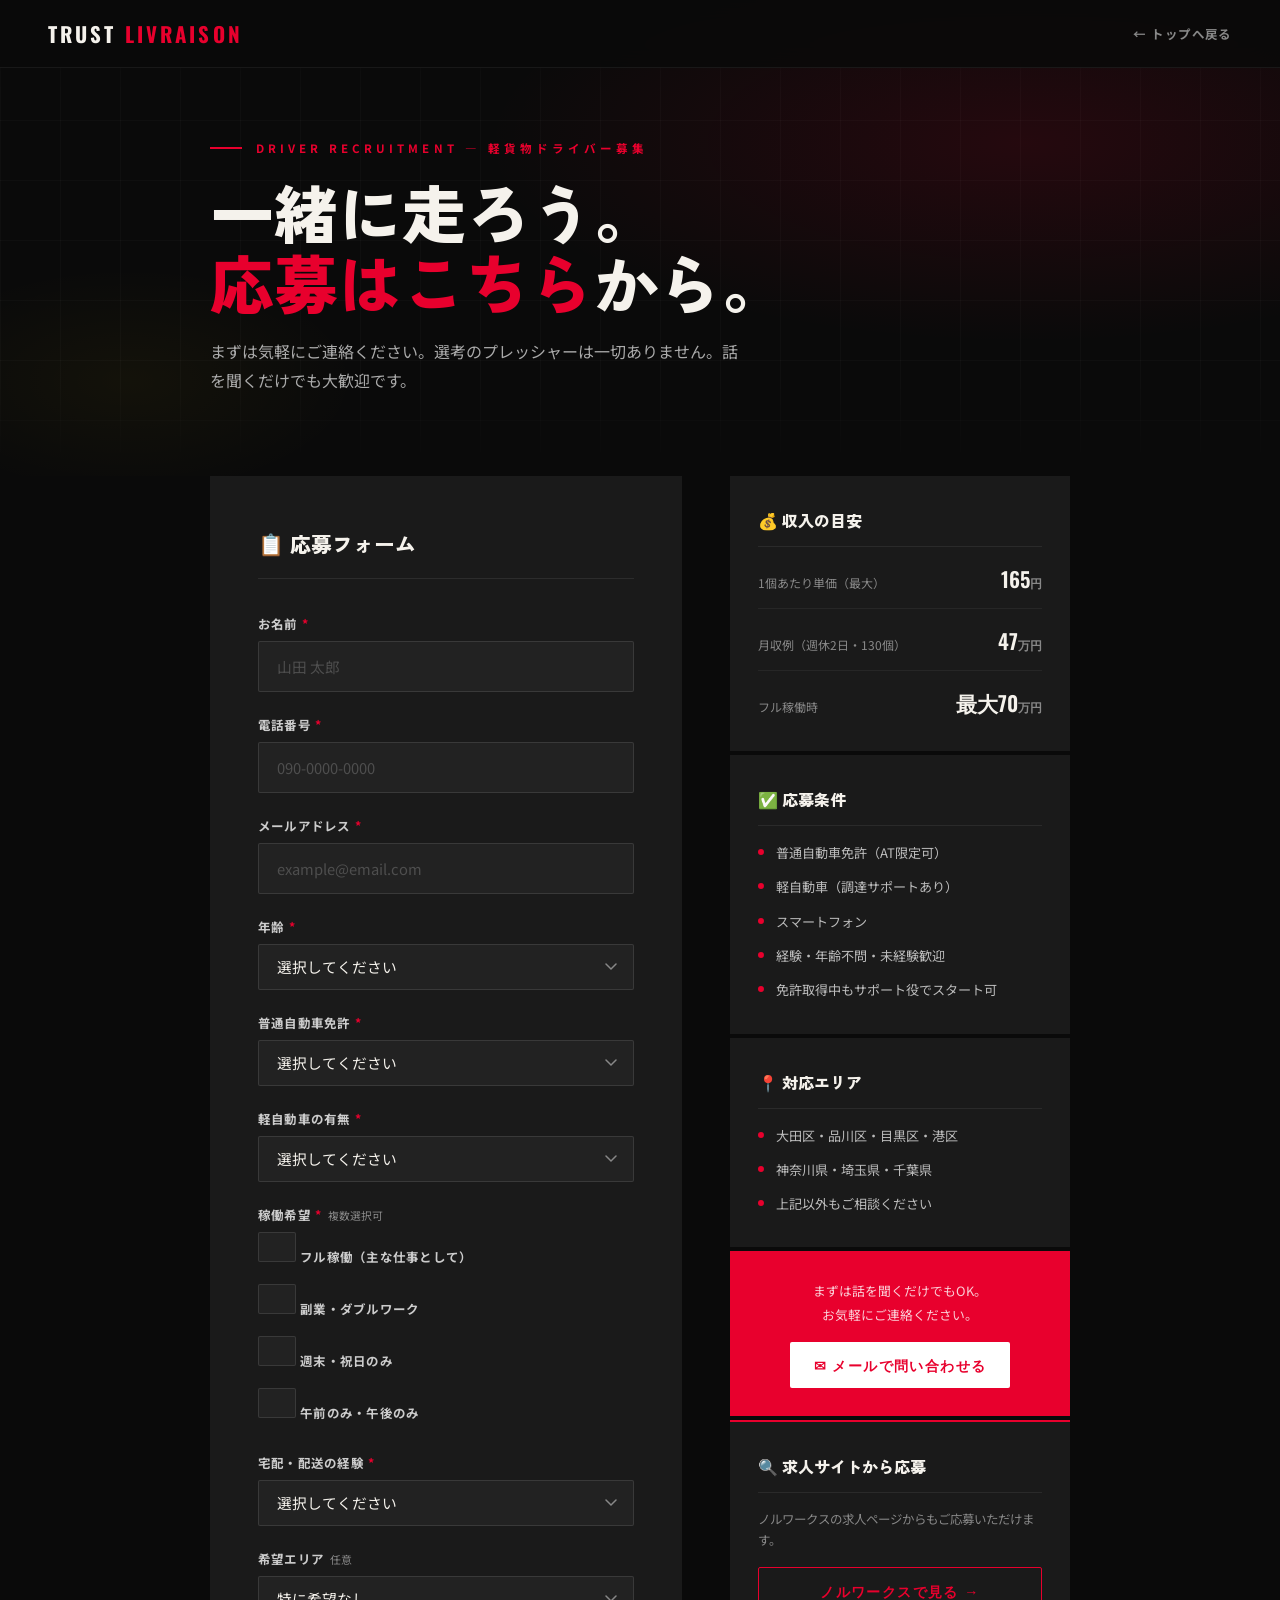
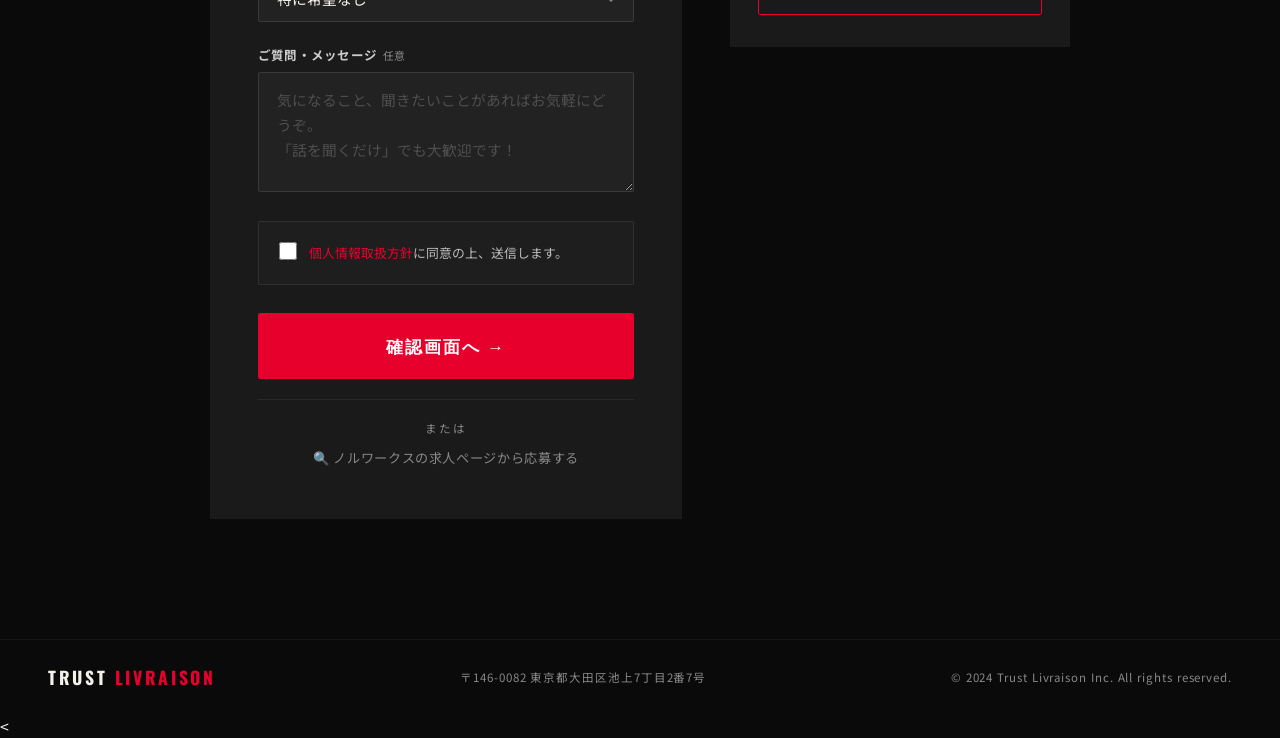
==== commit ec795e88: "update: 165円・月収例に統一" ====
--- a/apply.html
+++ b/apply.html
@@ -56,13 +56,13 @@
         <input type="hidden" name="_conf_enable_" value="1">
         <input type="hidden" name="_conf_title_" value="応募内容の確認">
         <input type="hidden" name="_conf_msg_head_" value="下記の内容で送信します。">
-		<input type="hidden" name="_conf_msg_foot_" value="内容をご確認の上、「送信する」ボタンを押してください。修正する場合はブラウザの戻るボタンでお戻りください。入力内容は保持されます。">
+        <input type="hidden" name="_conf_msg_foot_" value="内容をご確認の上、「送信」ボタンを押してください。">
         <input type="hidden" name="_conf_submit_" value="送信する">
 
         <!-- 完了画面の設定 -->
         <input type="hidden" name="_comp_title_" value="応募受付完了">
         <input type="hidden" name="_comp_msg_head_" value="応募を受け付けました。">
-        <input type="hidden" name="_comp_msg_foot_" value="24時間以内に代表よりお電話いたします。080-5010-4929 からおかけしますので、お待ちください。">
+        <input type="hidden" name="_comp_msg_foot_" value="担当者より2~3営業日以内にご連絡いたします。ありがとうございました。">
         <input type="hidden" name="_comp_return_text_" value="採用サイトへ戻る">
         <input type="hidden" name="_comp_return_url_" value="/">
 
@@ -137,10 +137,10 @@
               <input type="checkbox" class="workStyle" value="副業・ダブルワーク"> 副業・ダブルワーク
             </label>
             <label class="checkbox-label">
-              <input type="checkbox" class="workStyle" value="週6日でしっかり稼ぎたい"> 週6日でしっかり稼ぎたい
-            </label>
-            <label class="checkbox-label">
-              <input type="checkbox" class="workStyle" value="時間帯・日数を相談したい"> 時間帯・日数を相談したい
+              <input type="checkbox" class="workStyle" value="週末・祝日のみ"> 週末・祝日のみ
+            </label>
+            <label class="checkbox-label">
+              <input type="checkbox" class="workStyle" value="午前のみ・午後のみ"> 午前のみ・午後のみ
             </label>
           </div>
         </div>
@@ -212,32 +212,28 @@
         <h3>💰 収入の目安</h3>
         <div class="sidebar-stat">
           <div class="sidebar-stat-item">
-            <span class="sidebar-stat-label">1個あたり単価（税込）<br><small style="opacity:.7">開始3か月は160円</small></span>
+            <span class="sidebar-stat-label">1個あたり単価（最大）</span>
             <span class="sidebar-stat-val">165<small>円</small></span>
           </div>
           <div class="sidebar-stat-item">
-            <span class="sidebar-stat-label">月収目安（売上）<br><small style="opacity:.7">週休2日・1日130個</small></span>
+            <span class="sidebar-stat-label">月収例（週休2日・130個）</span>
             <span class="sidebar-stat-val">47<small>万円</small></span>
           </div>
           <div class="sidebar-stat-item">
-            <span class="sidebar-stat-label">手取り目安<br><small style="opacity:.7">経費を引いた金額</small></span>
-            <span class="sidebar-stat-val">37<small>万円</small></span>
-          </div>
-        </div>
-        <p style="font-size:.75rem;line-height:1.7;opacity:.65;margin-top:14px;">
-          手取りはガソリン代・任意保険・車両費を差し引いた目安です。車両をお持ちの方は41万円前後。税金・国民健康保険・年金はご自身でお納めいただきます。
-        </p>
+            <span class="sidebar-stat-label">フル稼働時</span>
+            <span class="sidebar-stat-val">最大70<small>万円</small></span>
+          </div>
+        </div>
       </div>
 
       <div class="sidebar-card">
         <h3>✅ 応募条件</h3>
         <div class="sidebar-list">
           <div class="sidebar-item">普通自動車免許（AT限定可）</div>
-          <div class="sidebar-item">軽貨物車両・黒ナンバー（調達サポートあり）</div>
-          <div class="sidebar-item">任意保険（対人対物無制限）に加入いただける方</div>
+          <div class="sidebar-item">軽自動車（調達サポートあり）</div>
           <div class="sidebar-item">スマートフォン</div>
-          <div class="sidebar-item">経験・年齢不問・未経験歓迎、経験者優遇</div>
-          <div class="sidebar-item">インボイス登録の有無で単価は変わりません</div>
+          <div class="sidebar-item">経験・年齢不問・未経験歓迎</div>
+          <div class="sidebar-item">免許取得中もサポート役でスタート可</div>
         </div>
       </div>
 
@@ -251,8 +247,8 @@
       </div>
 
       <div class="sidebar-cta">
-        <p>まずは話を聞くだけでもOK。<br>左のフォームからご連絡ください。<br>お急ぎの方はお電話でも承ります。</p>
-        <a href="tel:080-5010-4929">📞 080-5010-4929</a>
+        <p>まずは話を聞くだけでもOK。<br>お気軽にご連絡ください。</p>
+        <a href="/cdn-cgi/l/email-protection#3851565e57784c4a4d4b4c54514e4a59514b5756165b57165248">✉ メールで問い合わせる</a>
       </div>
 
       <div class="sidebar-card sidebar-noru">
@@ -270,9 +266,7 @@
 <footer>
   <div class="footer-logo">TRUST <span>LIVRAISON</span></div>
   <p>〒146-0082 東京都大田区池上7丁目2番7号</p>
-  <p>© 2026 Trust Livraison Inc. All rights reserved.</p>
+  <p>© 2024 Trust Livraison Inc. All rights reserved.</p>
 </footer>
 
-<script src="apply.js"></script>
-</body>
-</html>
+<
